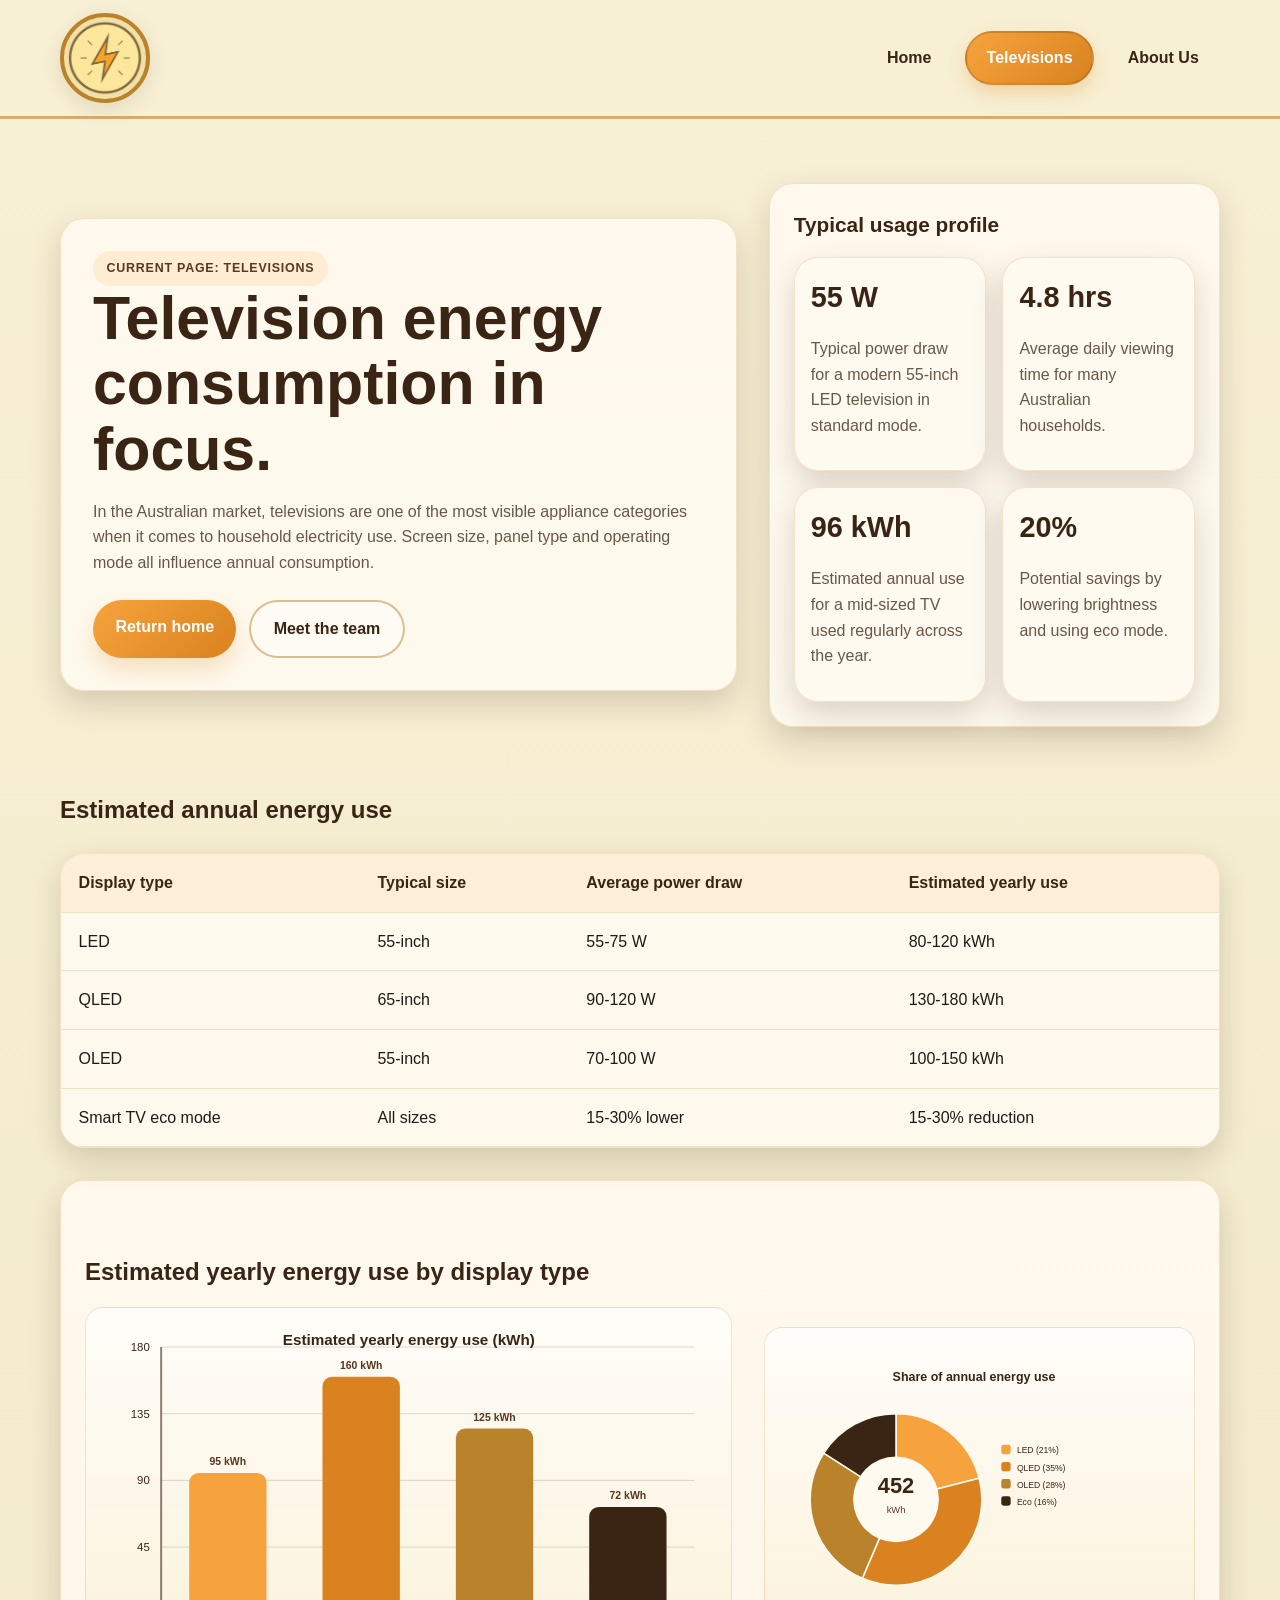
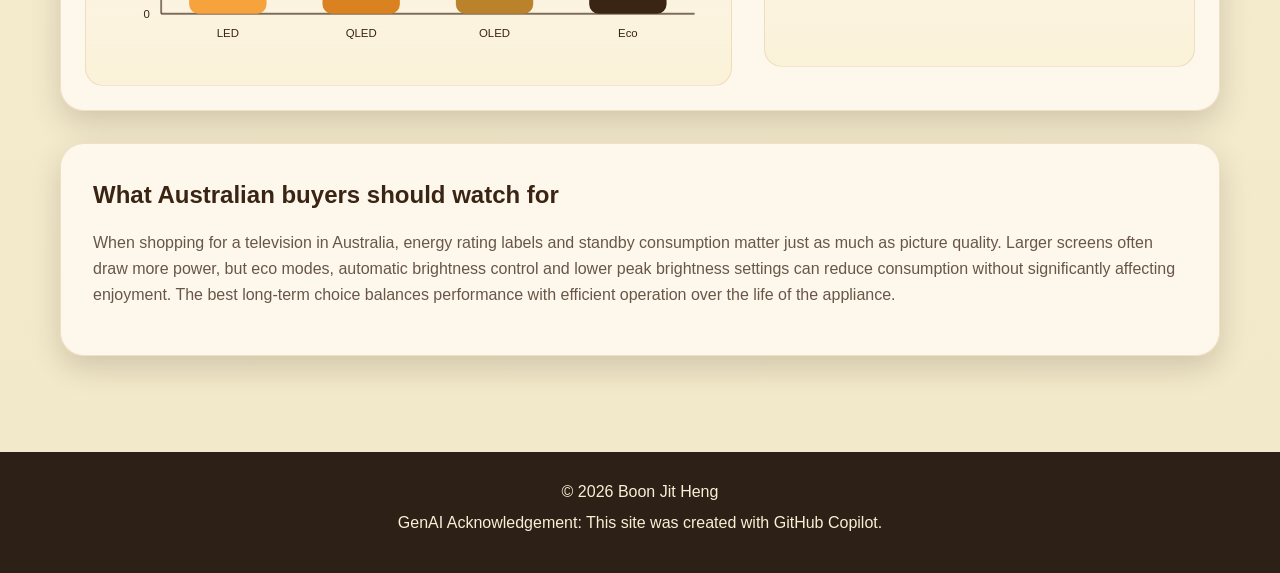
==== televisions.html @ 0cf7c2b7 "Website done" ====
<!DOCTYPE html>
<html lang="en">
  <head>
    <meta charset="UTF-8" />
    <meta name="viewport" content="width=device-width, initial-scale=1.0" />
    <title>Power Hub | Televisions</title>
    <link rel="stylesheet" href="styles.css" />
  </head>
  <body data-page="televisions">
    <header class="site-header">
      <nav class="main-nav" aria-label="Main navigation">
        <a class="logo-link" href="index.html" aria-label="Go to the home page">
          <img src="PowerIcon.png" alt="Power logo" />
        </a>

        <div class="nav-links">
          <a class="nav-link" href="index.html" data-page="home">Home</a>
          <a class="nav-link" href="televisions.html" data-page="televisions">Televisions</a>
          <a class="nav-link" href="about.html" data-page="about">About Us</a>
        </div>
      </nav>
    </header>

    <main class="page-content">
      <section class="hero" aria-labelledby="televisions-heading">
        <div class="hero-copy">
          <span class="page-tag">Current page: Televisions</span>
          <h1 id="televisions-heading">Television energy consumption in focus.</h1>
          <p>
            In the Australian market, televisions are one of the most visible appliance categories when it comes to
            household electricity use. Screen size, panel type and operating mode all influence annual consumption.
          </p>

          <div class="hero-actions">
            <a class="btn btn-primary" href="index.html">Return home</a>
            <a class="btn btn-secondary" href="about.html">Meet the team</a>
          </div>
        </div>

        <aside class="panel" aria-label="Television energy summary">
          <h2>Typical usage profile</h2>
          <div class="kpi-grid">
            <div class="stat-item">
              <strong>55 W</strong>
              <p>Typical power draw for a modern 55-inch LED television in standard mode.</p>
            </div>
            <div class="stat-item">
              <strong>4.8 hrs</strong>
              <p>Average daily viewing time for many Australian households.</p>
            </div>
            <div class="stat-item">
              <strong>96 kWh</strong>
              <p>Estimated annual use for a mid-sized TV used regularly across the year.</p>
            </div>
            <div class="stat-item">
              <strong>20%</strong>
              <p>Potential savings by lowering brightness and using eco mode.</p>
            </div>
          </div>
        </aside>
      </section>

      <section aria-labelledby="tv-comparison-heading">
        <div class="section-header">
          <h2 id="tv-comparison-heading">Estimated annual energy use</h2>
        </div>

        <div class="table-wrap">
          <table>
            <thead>
              <tr>
                <th>Display type</th>
                <th>Typical size</th>
                <th>Average power draw</th>
                <th>Estimated yearly use</th>
              </tr>
            </thead>
            <tbody>
              <tr>
                <td>LED</td>
                <td>55-inch</td>
                <td>55-75 W</td>
                <td>80-120 kWh</td>
              </tr>
              <tr>
                <td>QLED</td>
                <td>65-inch</td>
                <td>90-120 W</td>
                <td>130-180 kWh</td>
              </tr>
              <tr>
                <td>OLED</td>
                <td>55-inch</td>
                <td>70-100 W</td>
                <td>100-150 kWh</td>
              </tr>
              <tr>
                <td>Smart TV eco mode</td>
                <td>All sizes</td>
                <td>15-30% lower</td>
                <td>15-30% reduction</td>
              </tr>
            </tbody>
          </table>
        </div>
      </section>

      <section class="chart-panel" aria-labelledby="chart-heading">
        <div class="section-header">
          <h2 id="chart-heading">Estimated yearly energy use by display type</h2>
        </div>

        <div class="chart-grid">
          <div class="chart-wrapper">
            <svg id="energyChart" viewBox="0 0 640 360" role="img" aria-label="Bar chart showing yearly electricity use for different television types"></svg>
          </div>

          <div class="chart-wrapper pie-wrapper">
            <svg id="energyPieChart" viewBox="0 0 360 360" role="img" aria-label="Pie chart showing the share of annual electricity use by television type"></svg>
          </div>
        </div>
      </section>

      <section class="story" aria-labelledby="tv-insight-heading">
        <h2 id="tv-insight-heading">What Australian buyers should watch for</h2>
        <p>
          When shopping for a television in Australia, energy rating labels and standby consumption matter just as much as
          picture quality. Larger screens often draw more power, but eco modes, automatic brightness control and lower
          peak brightness settings can reduce consumption without significantly affecting enjoyment. The best long-term
          choice balances performance with efficient operation over the life of the appliance.
        </p>
      </section>
    </main>

    <footer class="site-footer">
      <p>© <span id="year"></span> Boon Jit Heng</p>
      <p>GenAI Acknowledgement: This site was created with GitHub Copilot.</p>
    </footer>

    <script src="script.js"></script>
  </body>
</html>
---- styles.css ----
:root {
  --bg: #f8f0d5;
  --panel: #fffaf0;
  --panel-alt: #f2e1a6;
  --gold: #dcae52;
  --gold-deep: #b9822b;
  --orange: #f6a33d;
  --orange-deep: #d9821f;
  --brown: #3a2413;
  --brown-soft: #5a3820;
  --text: #1e1b18;
  --muted: #685748;
  --shadow: rgba(58, 36, 19, 0.18);
}

* {
  box-sizing: border-box;
}

html {
  scroll-behavior: smooth;
}

body {
  margin: 0;
  font-family: Arial, Helvetica, sans-serif;
  background: linear-gradient(180deg, var(--bg) 0%, #f2e9ca 100%);
  color: var(--text);
  line-height: 1.6;
}

a {
  text-decoration: none;
}

img {
  max-width: 100%;
  display: block;
}

.site-header {
  position: sticky;
  top: 0;
  z-index: 20;
  background: rgba(248, 240, 213, 0.96);
  backdrop-filter: blur(5px);
  border-bottom: 3px solid rgba(202, 145, 64, 0.7);
}

.main-nav {
  max-width: 1200px;
  margin: 0 auto;
  padding: 0.8rem 1.25rem;
  display: flex;
  align-items: center;
  justify-content: space-between;
  gap: 1rem;
}

.logo-link {
  display: inline-flex;
  align-items: center;
  justify-content: center;
  width: 90px;
  height: 90px;
  border-radius: 50%;
  border: 4px solid var(--gold-deep);
  background: var(--panel-alt);
  box-shadow: 0 6px 20px rgba(58, 36, 19, 0.12);
  transition: transform 0.25s ease, box-shadow 0.25s ease;
}

.logo-link:hover,
.logo-link:focus-visible {
  transform: translateY(-2px) scale(1.02);
  box-shadow: 0 10px 22px rgba(58, 36, 19, 0.18);
}

.logo-link img {
  width: 78px;
  height: 78px;
  border-radius: 50%;
}

.nav-links {
  display: flex;
  align-items: center;
  gap: 0.8rem;
  flex-wrap: wrap;
}

.nav-link {
  color: var(--brown);
  font-weight: 700;
  padding: 0.75rem 1.2rem;
  border-radius: 999px;
  border: 2px solid transparent;
  transition: background 0.2s ease, transform 0.2s ease, border-color 0.2s ease, color 0.2s ease;
}

.nav-link:hover,
.nav-link:focus-visible {
  background: rgba(246, 163, 61, 0.18);
  border-color: rgba(184, 130, 43, 0.3);
  transform: translateY(-1px);
}

.nav-link.active {
  background: linear-gradient(135deg, var(--orange), var(--orange-deep));
  color: #fff;
  box-shadow: 0 8px 20px rgba(217, 130, 31, 0.28);
  border-color: rgba(59, 39, 19, 0.15);
}

.page-content {
  max-width: 1200px;
  margin: 0 auto;
  padding: 2rem 1.25rem 3rem;
}

.hero {
  display: grid;
  grid-template-columns: 1.2fr 0.8fr;
  gap: 2rem;
  align-items: center;
  padding: 2rem 0 1rem;
}

.hero-copy,
.panel,
.info-card,
.stat-item,
.table-wrap,
.story,
.team-card {
  background: rgba(255, 250, 240, 0.9);
  border: 1px solid rgba(184, 130, 43, 0.2);
  border-radius: 24px;
  box-shadow: 0 12px 30px var(--shadow);
}

.hero-copy {
  padding: 2rem;
}

.page-tag {
  display: inline-block;
  padding: 0.45rem 0.85rem;
  background: rgba(246, 163, 61, 0.15);
  color: var(--brown-soft);
  border-radius: 999px;
  font-size: 0.78rem;
  font-weight: 700;
  letter-spacing: 0.06em;
  text-transform: uppercase;
}

h1, h2, h3 {
  margin: 0 0 1rem;
  color: var(--brown);
}

h1 {
  font-size: clamp(2.2rem, 5vw, 3.8rem);
  line-height: 1.08;
}

.hero-copy p,
.info-card p,
.story p,
.team-card p,
.table-wrap p,
.stat-item p {
  color: var(--muted);
}

.hero-actions {
  display: flex;
  flex-wrap: wrap;
  gap: 0.8rem;
  margin-top: 1.5rem;
}

.btn {
  display: inline-block;
  padding: 0.9rem 1.4rem;
  border-radius: 999px;
  font-weight: 700;
  transition: transform 0.2s ease, box-shadow 0.2s ease;
}

.btn:hover,
.btn:focus-visible {
  transform: translateY(-2px);
}

.btn-primary {
  background: linear-gradient(135deg, var(--orange), var(--orange-deep));
  color: #fff;
  box-shadow: 0 12px 22px rgba(217, 130, 31, 0.22);
}

.btn-secondary {
  border: 2px solid rgba(184, 130, 43, 0.5);
  color: var(--brown);
  background: rgba(255, 255, 255, 0.4);
}

.panel {
  padding: 1.5rem;
}

.panel h2 {
  font-size: 1.3rem;
}

.kpi-grid {
  display: grid;
  grid-template-columns: repeat(2, minmax(0, 1fr));
  gap: 1rem;
  margin-top: 1rem;
}

.stat-item {
  padding: 1rem;
}

.stat-item strong {
  display: block;
  font-size: 1.8rem;
  color: var(--brown);
}

.info-grid,
.team-grid,
.value-grid {
  display: grid;
  grid-template-columns: repeat(3, minmax(0, 1fr));
  gap: 1.2rem;
  margin-top: 2rem;
}

.info-card,
.team-card {
  padding: 1.5rem;
}

.info-card .icon,
.team-card .icon {
  width: 52px;
  height: 52px;
  display: grid;
  place-items: center;
  border-radius: 14px;
  background: rgba(246, 163, 61, 0.15);
  color: var(--brown);
  font-size: 1.5rem;
  margin-bottom: 0.9rem;
}

.section-header {
  margin-top: 3rem;
  margin-bottom: 1rem;
}

.table-wrap {
  overflow: hidden;
  margin-top: 1.5rem;
}

table {
  width: 100%;
  border-collapse: collapse;
}

th, td {
  padding: 1rem 1.1rem;
  border-bottom: 1px solid rgba(184, 130, 43, 0.2);
  text-align: left;
}

th {
  background: rgba(246, 163, 61, 0.12);
  color: var(--brown);
}

.story {
  padding: 2rem;
  margin-top: 2rem;
}

.chart-panel {
  margin-top: 2rem;
  padding: 1.5rem;
  background: rgba(255, 250, 240, 0.9);
  border: 1px solid rgba(184, 130, 43, 0.2);
  border-radius: 24px;
  box-shadow: 0 12px 30px var(--shadow);
}

.chart-grid {
  display: grid;
  grid-template-columns: 1.5fr 1fr;
  gap: 2rem;
  align-items: center;
  margin-top: 1rem;
}

.chart-wrapper {
  margin-top: 0;
  background: linear-gradient(180deg, rgba(255, 255, 255, 0.68), rgba(242, 225, 166, 0.28));
  border: 1px solid rgba(184, 130, 43, 0.18);
  border-radius: 18px;
  padding: 1.2rem 1.1rem 0.9rem;
  min-height: 340px;
}

.pie-wrapper {
  display: flex;
  align-items: center;
  justify-content: center;
  padding-left: 0.4rem;
}

#energyChart,
#energyPieChart {
  display: block;
  width: 100%;
  height: auto;
  border-radius: 12px;
}

#energyChart {
  max-width: 620px;
  margin: 0 auto;
}

#energyPieChart {
  max-width: 390px;
  margin: 0 auto;
}

#energyChart .axis-line {
  stroke: rgba(58, 36, 19, 0.6);
  stroke-width: 2;
}

#energyChart .grid-line {
  stroke: rgba(58, 36, 19, 0.18);
  stroke-width: 1;
}

#energyChart .bar-label,
#energyChart .axis-label {
  fill: var(--brown);
  font-size: 12px;
  font-family: Arial, Helvetica, sans-serif;
}

#energyChart .value-label {
  fill: var(--brown-soft);
  font-size: 11px;
  font-weight: 700;
  font-family: Arial, Helvetica, sans-serif;
}

.value-grid {
  grid-template-columns: repeat(2, minmax(0, 1fr));
}

.site-footer {
  background: #2d2016;
  color: #f8f0d5;
  text-align: center;
  padding: 1.3rem 1rem 2rem;
  margin-top: 3rem;
}

.site-footer p {
  margin: 0.35rem 0;
}

.site-footer a {
  color: var(--panel-alt);
  text-decoration: underline;
}

@media (max-width: 760px) {
  .main-nav {
    flex-direction: column;
    align-items: flex-start;
  }

  .nav-links {
    width: 100%;
  }

  .hero,
  .info-grid,
  .team-grid,
  .value-grid,
  .kpi-grid,
  .chart-grid {
    grid-template-columns: 1fr;
  }

  .chart-wrapper {
    min-height: auto;
  }

  .logo-link {
    width: 72px;
    height: 72px;
  }

  .logo-link img {
    width: 60px;
    height: 60px;
  }
}
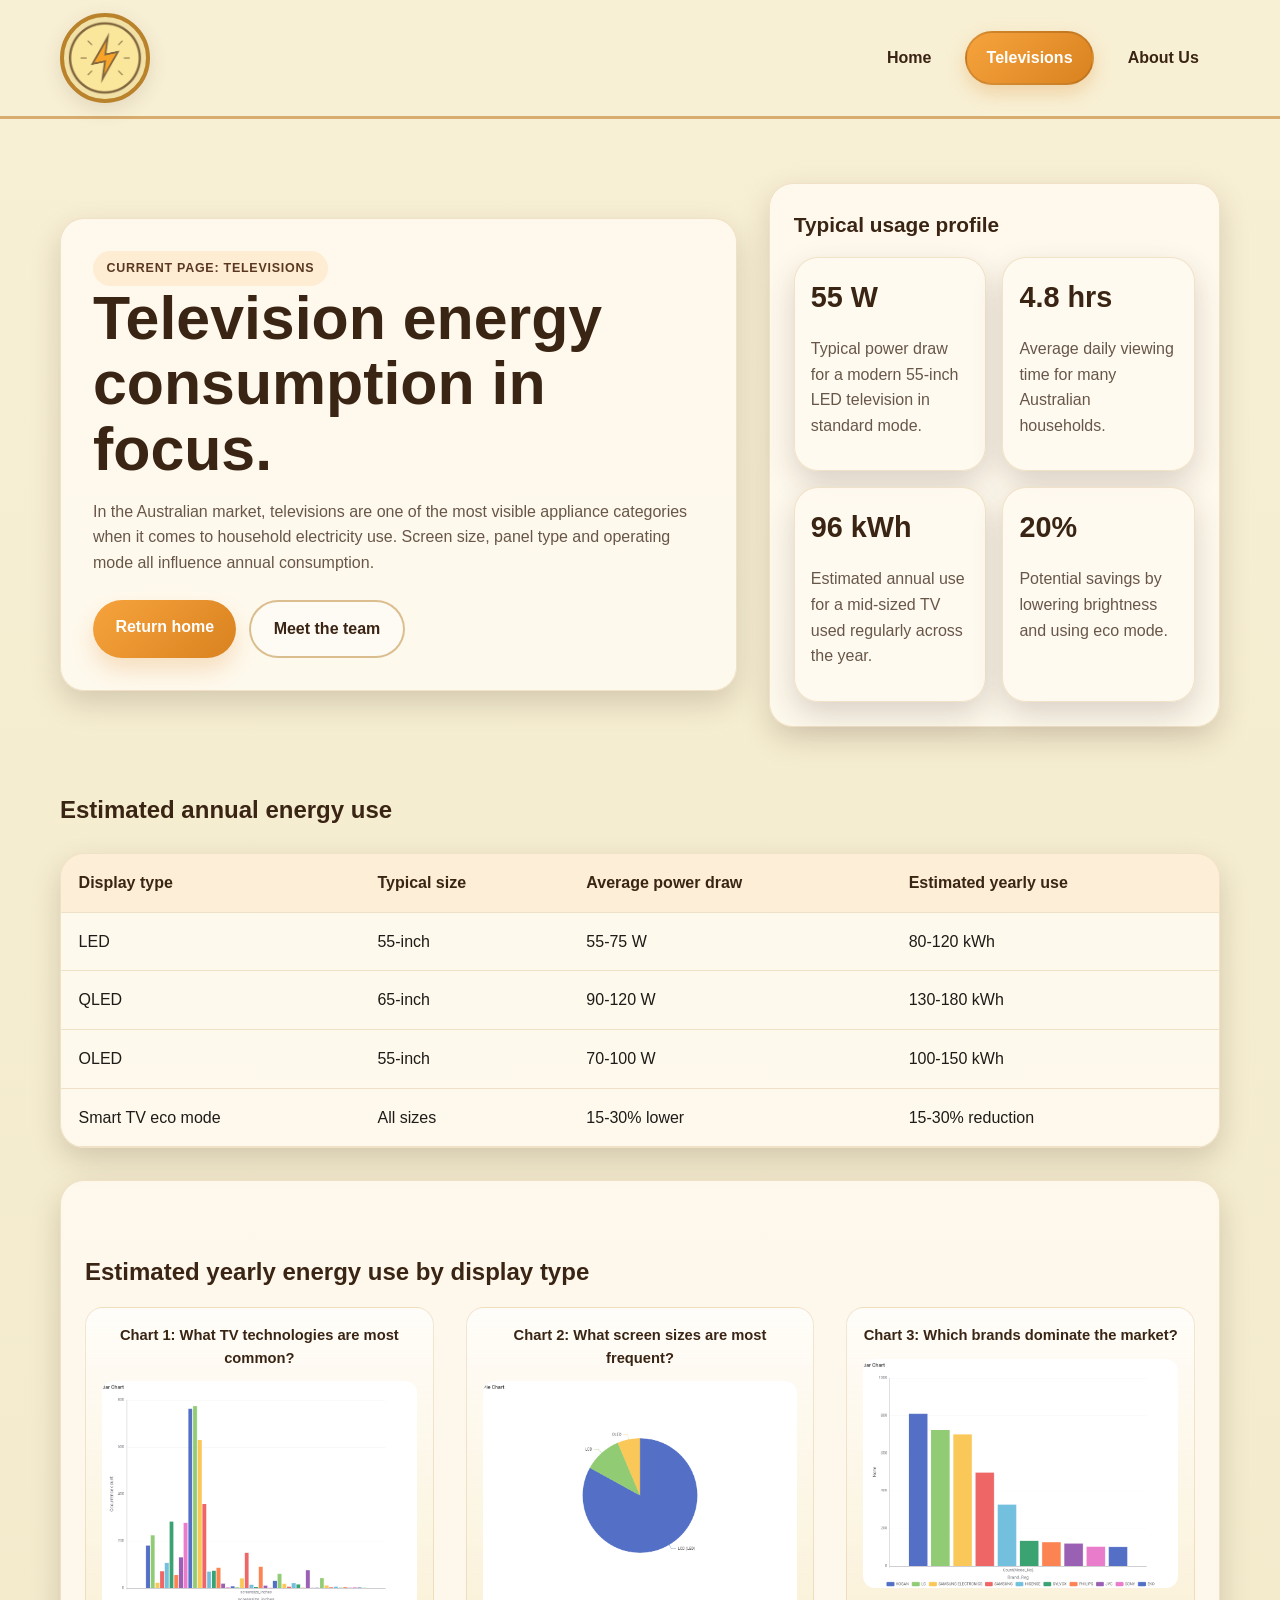
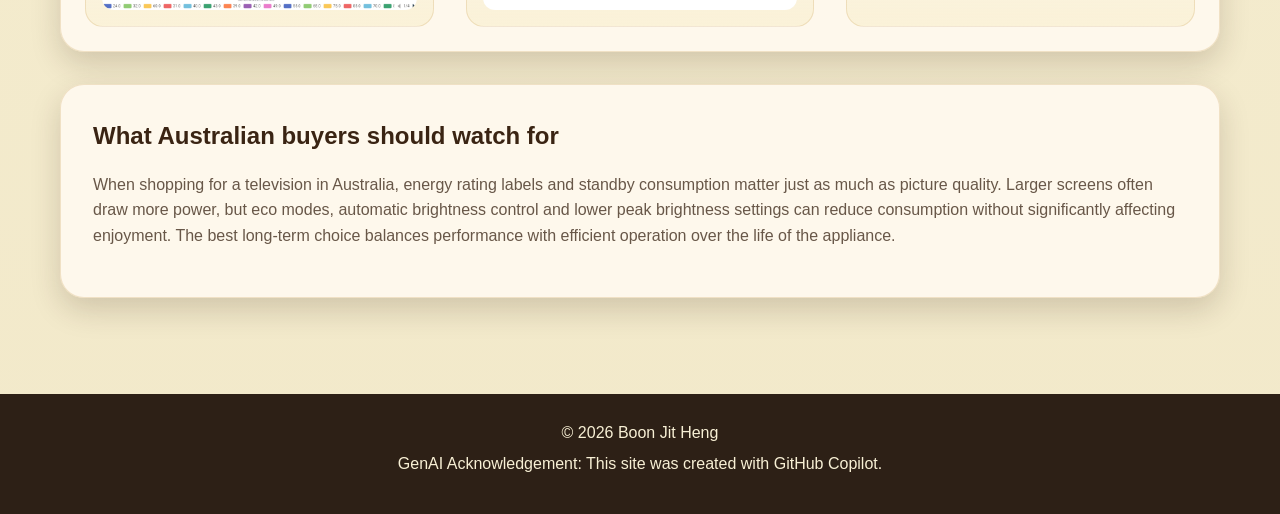
==== commit 8c2483ca: "Add Chart" ====
--- a/televisions.html
+++ b/televisions.html
@@ -110,13 +110,20 @@
           <h2 id="chart-heading">Estimated yearly energy use by display type</h2>
         </div>
 
-        <div class="chart-grid">
-          <div class="chart-wrapper">
-            <svg id="energyChart" viewBox="0 0 640 360" role="img" aria-label="Bar chart showing yearly electricity use for different television types"></svg>
+        <div class="chart-grid three-images">
+          <div class="chart-wrapper image-card">
+            <div class="chart-caption">Chart 1: What TV technologies are most common?</div>
+            <img src="Bar Chart.png" alt="Bar chart showing yearly energy use by television type" />
           </div>
 
-          <div class="chart-wrapper pie-wrapper">
-            <svg id="energyPieChart" viewBox="0 0 360 360" role="img" aria-label="Pie chart showing the share of annual electricity use by television type"></svg>
+          <div class="chart-wrapper image-card">
+            <div class="chart-caption">Chart 2: What screen sizes are most frequent?</div>
+            <img src="Pie Chart.png" alt="Pie chart showing the share of annual energy use by television type" />
+          </div>
+
+          <div class="chart-wrapper image-card">
+            <div class="chart-caption">Chart 3: Which brands dominate the market?</div>
+            <img src="Bar Chart 1.png" alt="Secondary bar chart of television energy usage" />
           </div>
         </div>
       </section>
--- a/styles.css
+++ b/styles.css
@@ -300,10 +300,13 @@
 
 .chart-grid {
   display: grid;
-  grid-template-columns: 1.5fr 1fr;
   gap: 2rem;
-  align-items: center;
+  align-items: stretch;
   margin-top: 1rem;
+}
+
+.chart-grid.three-images {
+  grid-template-columns: repeat(3, minmax(0, 1fr));
 }
 
 .chart-wrapper {
@@ -311,36 +314,32 @@
   background: linear-gradient(180deg, rgba(255, 255, 255, 0.68), rgba(242, 225, 166, 0.28));
   border: 1px solid rgba(184, 130, 43, 0.18);
   border-radius: 18px;
-  padding: 1.2rem 1.1rem 0.9rem;
-  min-height: 340px;
-}
-
-.pie-wrapper {
+  padding: 1rem;
   display: flex;
+  flex-direction: column;
   align-items: center;
-  justify-content: center;
-  padding-left: 0.4rem;
-}
-
-#energyChart,
-#energyPieChart {
+  justify-content: flex-start;
+  min-height: 320px;
+}
+
+.chart-caption {
+  width: 100%;
+  margin-bottom: 0.75rem;
+  font-size: 0.92rem;
+  line-height: 1.5;
+  font-weight: 700;
+  color: var(--brown);
+  text-align: center;
+}
+
+.image-card img {
   display: block;
   width: 100%;
+  max-width: 100%;
   height: auto;
   border-radius: 12px;
-}
-
-#energyChart {
-  max-width: 620px;
-  margin: 0 auto;
-}
-
-#energyPieChart {
-  max-width: 390px;
-  margin: 0 auto;
-}
-
-#energyChart .axis-line {
+  object-fit: contain;
+}
   stroke: rgba(58, 36, 19, 0.6);
   stroke-width: 2;
 }
